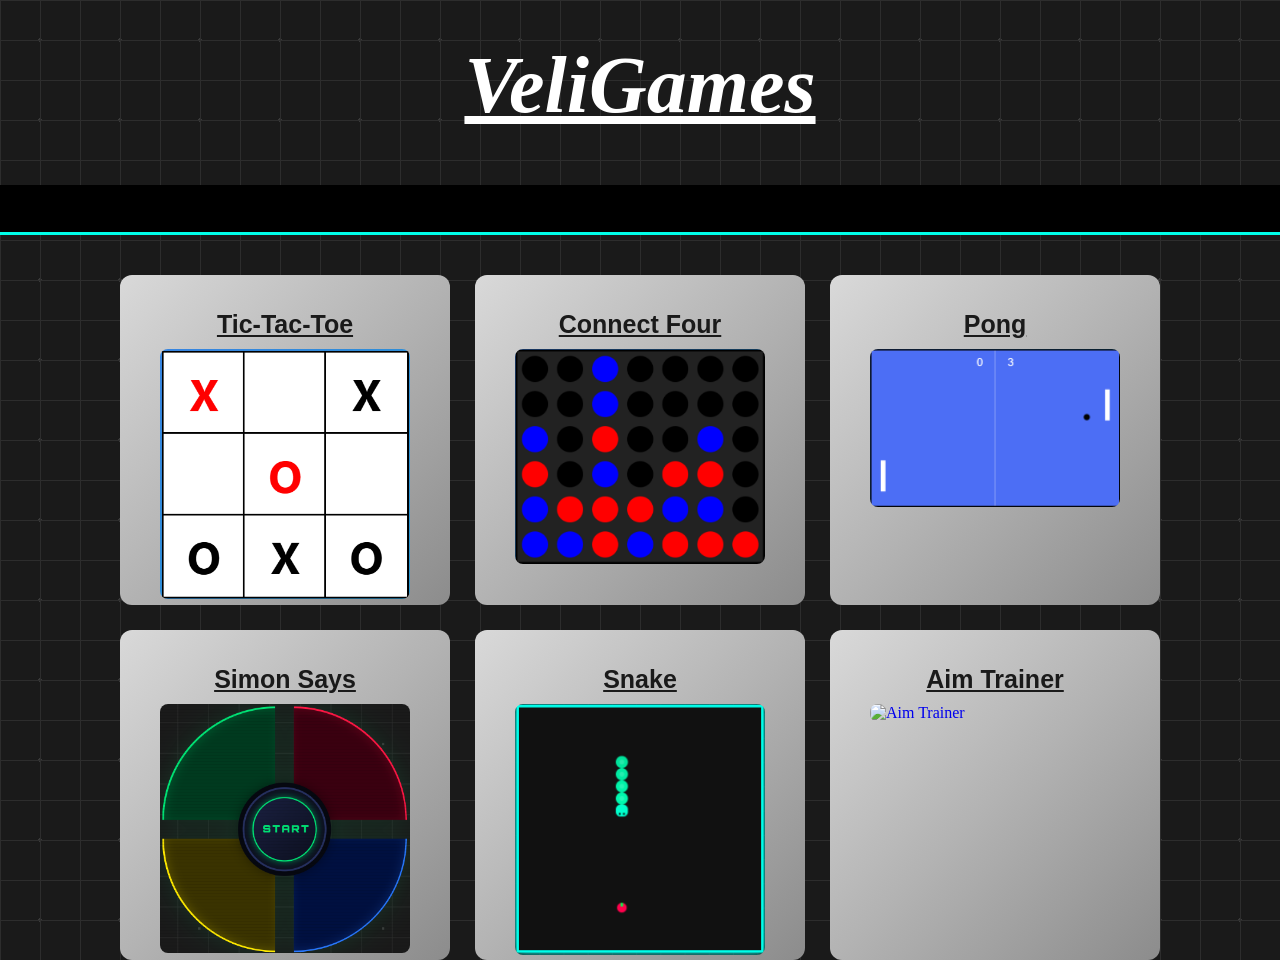
==== index.html @ 0d23543f "Add files via upload" ====
<!DOCTYPE html>
<html lang="fr">
<head>
    <meta charset="UTF-8">
    <title>VeliGames</title>
<meta name="viewport" content="width=device-width, initial-scale=1.0, maximum-scale=1.0, user-scalable=no">
<meta http-equiv="Cache-Control" content="no-cache, no-store, must-revalidate" />
<meta http-equiv="Pragma" content="no-cache" />
<meta http-equiv="Expires" content="0" />
<link rel="stylesheet" href="style.css?v=10">
</head>

<body>

    <h1>VeliGames</h1>

    <!-- Bande défilante des scores -->
    <div id="scoreBar">
        <div id="scoreText">Loading scores...</div>
    </div>

    <!--Conteneur des jeux -->
    <div id="gamesContainer">

        <!-- Jeu 1 -->
        <a href="TicTacToe/TicTacToe.html" class="gameBtn">
            <h2 class="gameTitle">Tic‑Tac‑Toe</h2>
            <img src="pictures/TicTacToe.png" alt="TIC-TAC-TOE" class="gameImg">
            <span class="tooltip">
				Infinite Tic-Tac-Toe uses only three pieces per player: placing a fourth makes the first one disappear.
				The goal is to align three symbols to win each round. 
				Matches are fast and strategic, and the first player to win 5 rounds claims overall victory in the game.
            </span>
        </a>

        <!-- Jeu 2 -->
        <a href="Connect4/Connect4.html" class="gameBtn">
            <h2 class="gameTitle">Connect Four</h2>
            <img src="pictures/Connect4.png" alt="Connect Four" class="gameImg">
            <span class="tooltip">
				Connect 4 pits the player against a bot that drops its token into the gridto form a line of four.
				Each round requires smart planning and good timing.
				Matches play out quickly, and the first competitor to secure 5 victories wins to entire game.
            </span>
        </a>

        <!-- Jeu 3 -->
        <a href="Pong/Pong.html" class="gameBtn">
            <h2 class="gameTitle">Pong</h2>
            <img src="pictures/Pong.png" alt="Pong" class="gameImg">
            <span class="tooltip">
				Pong puts the player against a bot that tries to return the ball with precision.
				Each rally becomes faster, demanding sharp reflexes and control. 
				The objective is simple: score five points before the opponent. 
				The first to reach 5 goals wins the entire match.
            </span>
        </a>

        <!-- Jeu 4 -->
        <a href="SimonSays/SimonSays.html" class="gameBtn">
            <h2 class="gameTitle">Simon Says</h2>
            <img src="pictures/SimonSays.png" alt="Simon Says" class="gameImg">
            <span class="tooltip">
				Simon challenges the player with an ever‑growing sequence of lights and sounds.
				The goal is to repeat the pattern perfectly to advance to the next round.
				There is no bot here : only your memory, focus, and sense of rhythm determine how far you can progress through the game.
			</span>
        </a>

        <!-- Jeu 5 -->
        <a href="Snake/Snake.html" class="gameBtn">
            <h2 class="gameTitle">Snake</h2>
            <img src="pictures/Snake.png" alt="Snake" class="gameImg">
            <span class="tooltip">
				Snake challenges the player to guide a growing serpent that lengthens with every apple eaten.
				The difficulty rises as space becomes tighter, demanding precision and anticipation.
				The goal is simple: survive as long as possible by controlling the snake’s movement and avoiding any collision.
			</span>
        </a>

        
        <a href="AimTrainer/AimTrainer.html" class="gameBtn">
            <h2 class="gameTitle">Aim Trainer</h2>
            <img src="pictures/AimTrainer.png" alt="Aim Trainer" class="gameImg">
            <span class="tooltip">Strategic.</span>
        </a>
		

    </div>

    <script>
        function loadScores() {

            const TicTacToe = localStorage.getItem("wins_TicTacToe") || 0;
            const connect4 = localStorage.getItem("wins_connect4") || 0;
            const pong = localStorage.getItem("wins_pong") || 0;
            const SimonSays = localStorage.getItem("wins_SimonSays") || 0;
            const Snake = localStorage.getItem("wins_Snake") || 0;
            const AimTrainer = localStorage.getItem("wins_AimTrainer") || 0;


            const baseText =
                `<span>Tic-Tac-Toe: ${TicTacToe} wins</span>` +
                `<span>Connect Four: ${connect4} wins</span>` +
                `<span>Pong: ${pong} wins</span>`+
                `<span>Simon Says: ${SimonSays} levels</span>` +
                `<span>Aim Trainer: ${AimTrainer} levels</span>` +
                `<span>Snake: ${Snake} score</span>`;


		document.getElementById("scoreText").innerHTML = baseText + baseText;        }
	
        loadScores();
    </script>
	<script>
	function resetAllScores() {
		localStorage.removeItem("wins_TicTacToe");
		localStorage.removeItem("wins_connect4");
		localStorage.removeItem("wins_pong");
		localStorage.removeItem("wins_SimonSays");
		localStorage.removeItem("wins_AimTrainer");
		localStorage.removeItem("wins_Snake");

		loadScores(); // recharge la bande défilante
	}
	</script>


</body>
</html>
---- style.css ----
/* Style général */
body {
    height: 100%;
    margin: 0;
    padding: 0;
    font-family: Times New Roman, Helvetica, sans-serif;
    color: #fff;

    background-color: #1a1a1a;
    background-image:
        linear-gradient(#2d2d2d 1px, transparent 1px),
        linear-gradient(90deg, #2d2d2d 1px, transparent 1px),
        radial-gradient(circle, #3a3a3a 2px, transparent 2px);
    background-size: 40px 40px, 40px 40px, 80px 80px;

    animation: pixelMove 12s linear infinite;
}

@keyframes pixelMove {
    0% { background-position: 0 0, 0 0, 0 0; }
    50% { background-position: 40px 40px, 40px 40px, 80px 80px; }
    100% { background-position: 0 0, 0 0, 0 0; }
}


/* Titre principal */
h1 {
    text-align: center;
    margin-top: 40px;
    color: #FFFFFF;
    font-style: italic;
	font-size: 80px;
    text-decoration: underline;
}

/* Conteneur des jeux (3 par ligne) */
#gamesContainer {
    display: grid;
    grid-template-columns: repeat(3, auto);
    justify-content: center; /* centre les 3 cases */
    gap: 25px;
    margin-top: 40px;
}

/* --- STYLE UNIQUE POUR CHAQUE CASE DE JEU --- */
.gameBtn {
    display: flex;
    flex-direction: column;
    align-items: center;
    justify-content: flex-start;

    width: 300px;
    height: 300px;
    padding: 15px;

	
	background: linear-gradient(135deg, #d9d9d9, #b3b3b3, #8c8c8c);
    border-radius: 12px;
    text-decoration: none;
    position: relative;

    transition: transform 0.2s, background 0.2s;
    overflow: hidden;
}

/* Effet hover */
.gameBtn:hover {
    background: #222;
    transform: scale(1.05);
}

/* Titre du jeu (toujours visible) */
.gameTitle {
    font-family: 'Montserrat', Script, sans-serif;
    font-size: 25px;
    font-weight: 700;
    text-decoration: underline;
	color: #1a1a1a;    
	margin-bottom: 10px;
	text-align: center;
    pointer-events: none;
}
.gameBtn:hover .gameTitle {
    color: white;
    transition: 0.2s;
}

/* Image du jeu */
.gameImg {
    width: 250px;
    height: auto;
    border-radius: 8px;
    transition: opacity 0.3s ease;

    display: block;
    margin-left: auto;
    margin-right: auto;
}


/* Description (invisible au départ) */
.tooltip {
    position: absolute;
    top: 55%;
    left: 50%;
    transform: translate(-50%, -50%);

    width: 90%;
    text-align: justify;
    line-height: 1.3;

    opacity: 0;
    visibility: hidden;

    color: white;
    font-size: 18px;
    transition: opacity 0.3s ease, visibility 0.3s ease;
}

/* Au survol : cacher l’image, montrer la description */
.gameBtn:hover .gameImg {
    opacity: 0;
}

.gameBtn:hover .tooltip {
    opacity: 1;
    visibility: visible;
}

#scoreBar {
    width: 100%;
    background: black;
    color: #00ffea;
    font-size: 24px;
    font-weight: bold;
    padding: 10px 0;
    overflow: hidden;
    white-space: nowrap;
    border-bottom: 3px solid #00ffea;
    margin-top: 20px;
}

#scoreText {
    display: inline-block;
    padding-left: 100%;
    animation: scrollBar 25s linear infinite;
}
#scoreText span{
    padding: 0 100px; /* espace entre chaque jeu */

}

@keyframes scrollBar {
    from { transform: translateX(0); }
    to { transform: translateX(-50%); }
}


@media (max-width: 600px) {

    /* 1 seule colonne */
    #gamesContainer {
        grid-template-columns: 1fr !important;
        gap: 20px;
        margin-top: 20px;
    }

    /* Case de jeu adaptée */
    .gameBtn {
        width: 90% !important;
        height: auto !important;
        margin: 0 auto;
        padding: 10px;
    }

    /* Image plus petite */
    .gameImg {
        width: 70% !important;
    }

    /* Titre plus petit */
    .gameTitle {
        font-size: 20px;
    }

    /* Description plus petite */
    .tooltip {
        font-size: 14px;
    }
}

@media (max-width: 600px) {
    h1 {
        font-size: 45px;   /* Ajuste ici la taille que tu veux */
        margin-top: 20px;
    }
}
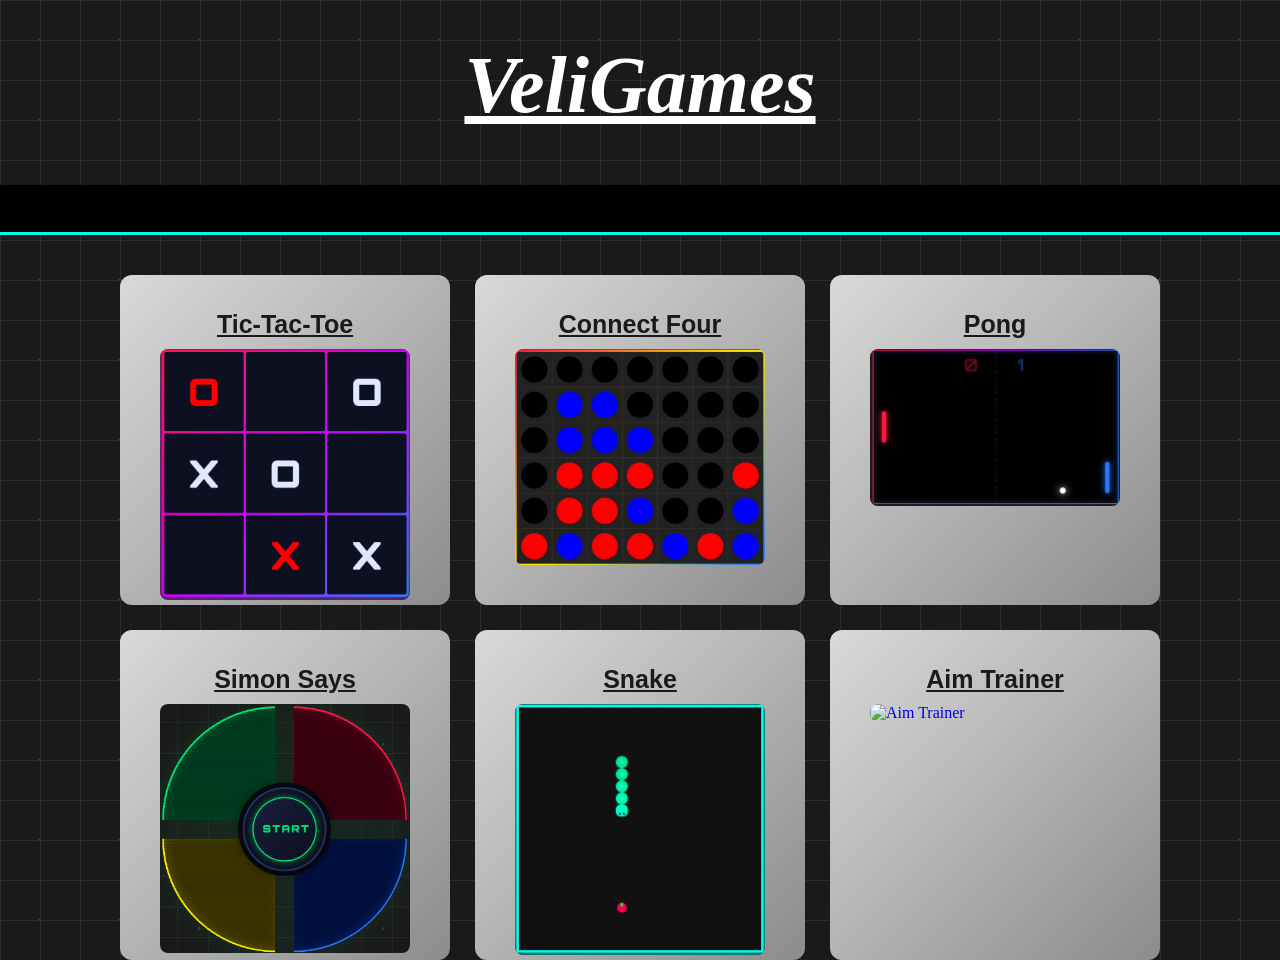
==== commit 1d5c0ff7: "Add files via upload" ====
--- a/index.html
+++ b/index.html
@@ -88,42 +88,52 @@
 
     </div>
 
-    <script>
-        function loadScores() {
+<script>
+    function loadScores() {
 
-            const TicTacToe = localStorage.getItem("wins_TicTacToe") || 0;
-            const connect4 = localStorage.getItem("wins_connect4") || 0;
-            const pong = localStorage.getItem("wins_pong") || 0;
-            const SimonSays = localStorage.getItem("wins_SimonSays") || 0;
-            const Snake = localStorage.getItem("wins_Snake") || 0;
-            const AimTrainer = localStorage.getItem("wins_AimTrainer") || 0;
+        const TicTacToe = localStorage.getItem("wins_TicTacToe") || 0;
+        const connect4 = localStorage.getItem("wins_connect4") || 0;
+        const pong = localStorage.getItem("wins_pong") || 0;
+        const SimonSays = localStorage.getItem("wins_SimonSays") || 0;
+        const Snake = localStorage.getItem("wins_Snake") || 0;
+        const AimTrainer = localStorage.getItem("wins_AimTrainer") || 0;
 
+        const baseText =
+            `<span>Tic-Tac-Toe: ${TicTacToe} wins</span>` +
+            `<span>Connect Four: ${connect4} wins</span>` +
+            `<span>Pong: ${pong} wins</span>`+
+            `<span>Simon Says: ${SimonSays} levels</span>` +
+            `<span>Aim Trainer: ${AimTrainer} score</span>` +
+            `<span>Snake: ${Snake} score</span>`;
 
-            const baseText =
-                `<span>Tic-Tac-Toe: ${TicTacToe} wins</span>` +
-                `<span>Connect Four: ${connect4} wins</span>` +
-                `<span>Pong: ${pong} wins</span>`+
-                `<span>Simon Says: ${SimonSays} levels</span>` +
-                `<span>Aim Trainer: ${AimTrainer} levels</span>` +
-                `<span>Snake: ${Snake} score</span>`;
+        document.getElementById("scoreText").innerHTML = baseText + baseText;
+    }
 
+    loadScores();
+</script>
 
-		document.getElementById("scoreText").innerHTML = baseText + baseText;        }
-	
+<script>
+    function resetAllScores() {
+        localStorage.removeItem("wins_TicTacToe");
+        localStorage.removeItem("wins_connect4");
+        localStorage.removeItem("wins_pong");
+        localStorage.removeItem("wins_SimonSays");
+        localStorage.removeItem("wins_AimTrainer");
+        localStorage.removeItem("wins_Snake");
+		localStorage.resetItem("aimTrainerBestScore");
+		localStorage.resetItem("bestSnakeScore");
+
         loadScores();
-    </script>
-	<script>
-	function resetAllScores() {
-		localStorage.removeItem("wins_TicTacToe");
-		localStorage.removeItem("wins_connect4");
-		localStorage.removeItem("wins_pong");
-		localStorage.removeItem("wins_SimonSays");
-		localStorage.removeItem("wins_AimTrainer");
-		localStorage.removeItem("wins_Snake");
+    }
 
-		loadScores(); // recharge la bande défilante
-	}
-	</script>
+    // RESET AVEC LA TOUCHE £
+    document.addEventListener("keydown", (e) => {
+        if (e.key === "£") {
+            resetAllScores();
+            console.log("Tous les scores ont été réinitialisés !");
+        }
+    });
+</script>
 
 
 </body>
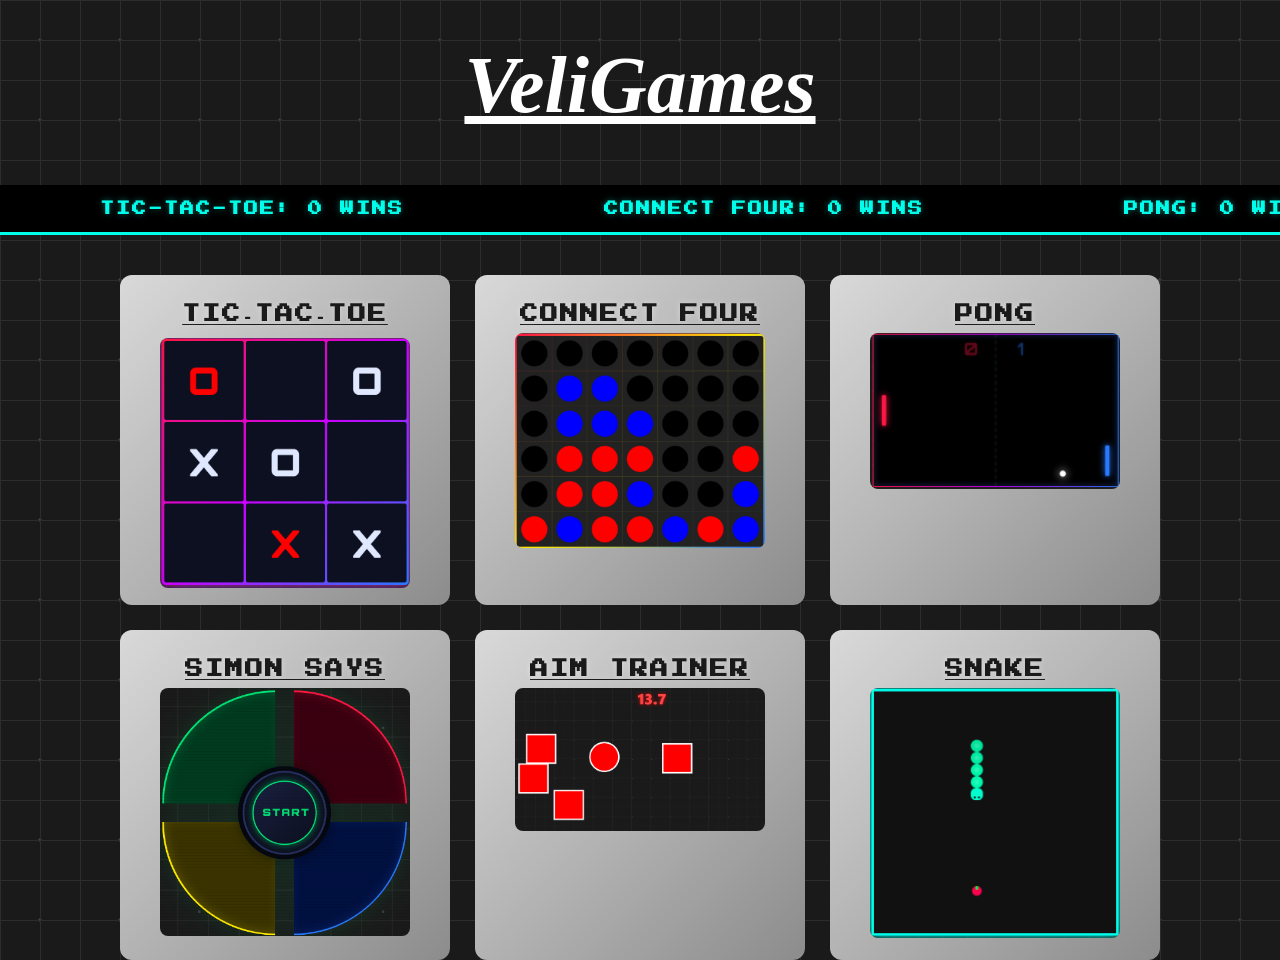
==== commit 79ffe969: "Add files via upload" ====
--- a/index.html
+++ b/index.html
@@ -7,7 +7,9 @@
 <meta http-equiv="Cache-Control" content="no-cache, no-store, must-revalidate" />
 <meta http-equiv="Pragma" content="no-cache" />
 <meta http-equiv="Expires" content="0" />
-<link rel="stylesheet" href="style.css?v=10">
+<link rel="stylesheet" href="style.css">
+<link href="https://fonts.googleapis.com/css2?family=Press+Start+2P&display=swap" rel="stylesheet">
+
 </head>
 
 <body>
@@ -52,7 +54,7 @@
 				Pong puts the player against a bot that tries to return the ball with precision.
 				Each rally becomes faster, demanding sharp reflexes and control. 
 				The objective is simple: score five points before the opponent. 
-				The first to reach 5 goals wins the entire match.
+				The first to reach 3 goals wins the entire match.
             </span>
         </a>
 
@@ -66,8 +68,20 @@
 				There is no bot here : only your memory, focus, and sense of rhythm determine how far you can progress through the game.
 			</span>
         </a>
+		
+		
+        <!-- Jeu 5 -->
+		<a href="AimTrainer/AimTrainer.html" class="gameBtn">
+            <h2 class="gameTitle">Aim Trainer</h2>
+            <img src="pictures/AimTrainer.png" alt="Aim Trainer" class="gameImg">
+            <span class="tooltip">
+				The Aim Trainer challenges the player to click the red circle as quickly as possible while avoiding the red square, which costs valuable time.
+				Each round demands precision and fast reflexes.
+				Targets appear rapidly, and only accurate aim allows you to chain points and dominate the game.
+			</span>
+        </a>
 
-        <!-- Jeu 5 -->
+        <!-- Jeu 6 -->
         <a href="Snake/Snake.html" class="gameBtn">
             <h2 class="gameTitle">Snake</h2>
             <img src="pictures/Snake.png" alt="Snake" class="gameImg">
@@ -77,14 +91,7 @@
 				The goal is simple: survive as long as possible by controlling the snake’s movement and avoiding any collision.
 			</span>
         </a>
-
-        
-        <a href="AimTrainer/AimTrainer.html" class="gameBtn">
-            <h2 class="gameTitle">Aim Trainer</h2>
-            <img src="pictures/AimTrainer.png" alt="Aim Trainer" class="gameImg">
-            <span class="tooltip">Strategic.</span>
-        </a>
-		
+	
 
     </div>
 
@@ -106,8 +113,8 @@
             `<span>Aim Trainer: ${AimTrainer} score</span>` +
             `<span>Snake: ${Snake} score</span>`;
 
-        document.getElementById("scoreText").innerHTML = baseText + baseText;
-    }
+		document.getElementById("scoreText").innerHTML = baseText + baseText;
+		}
 
     loadScores();
 </script>
@@ -120,8 +127,8 @@
         localStorage.removeItem("wins_SimonSays");
         localStorage.removeItem("wins_AimTrainer");
         localStorage.removeItem("wins_Snake");
-		localStorage.resetItem("aimTrainerBestScore");
-		localStorage.resetItem("bestSnakeScore");
+		localStorage.setItem("aimTrainerBestScore", 0);
+		localStorage.setItem("bestSnakeScore", 0);
 
         loadScores();
     }
--- a/style.css
+++ b/style.css
@@ -140,19 +140,44 @@
     margin-top: 20px;
 }
 
+/* 🎮 STYLE RÉTRO GAMING POUR LA BANDE DE SCORE */
 #scoreText {
-    display: inline-block;
-    padding-left: 100%;
+    font-family: 'Press Start 2P', monospace !important;
+    font-size: 14px;
+    letter-spacing: 2px;
+    text-transform: uppercase;
+    text-shadow: 0 0 6px rgba(0,255,234,0.4);
+	display: inline-block;
     animation: scrollBar 25s linear infinite;
 }
-#scoreText span{
-    padding: 0 100px; /* espace entre chaque jeu */
-
-}
+
+#scoreText span {
+    padding: 0 100px;
+}
+
 
 @keyframes scrollBar {
     from { transform: translateX(0); }
-    to { transform: translateX(-50%); }
+    to { transform: translateX(-50%); } /* car texte doublé */
+}
+
+/* 🎮 STYLE RÉTRO GAMING POUR LES TITRES */
+.gameTitle {
+    font-family: 'Press Start 2P', monospace !important;
+    font-size: 18px;
+    letter-spacing: 2px;
+    text-transform: uppercase;
+    color: #1a1a1a;
+    text-shadow: 0 0 6px rgba(255,255,255,0.4);
+}
+
+/* Sur hover : rétro + néon */
+.gameBtn:hover .gameTitle {
+    color: #00ffea;
+    text-shadow:
+        0 0 6px #00ffea,
+        0 0 12px #00ffea,
+        0 0 20px #00ffea;
 }
 
 
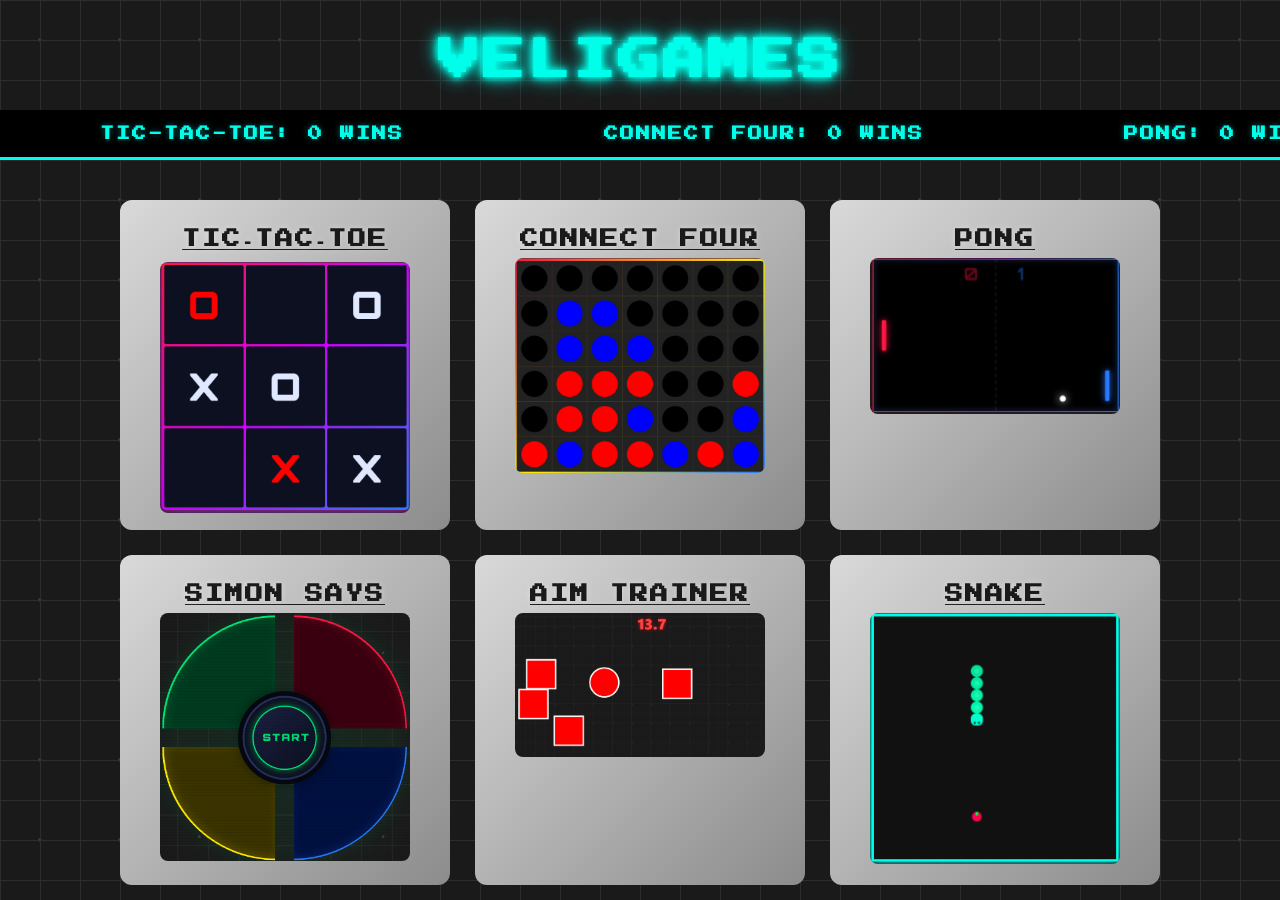
==== commit e825ef66: "Add files via upload" ====
--- a/index.html
+++ b/index.html
@@ -95,53 +95,7 @@
 
     </div>
 
-<script>
-    function loadScores() {
-
-        const TicTacToe = localStorage.getItem("wins_TicTacToe") || 0;
-        const connect4 = localStorage.getItem("wins_connect4") || 0;
-        const pong = localStorage.getItem("wins_pong") || 0;
-        const SimonSays = localStorage.getItem("wins_SimonSays") || 0;
-        const Snake = localStorage.getItem("wins_Snake") || 0;
-        const AimTrainer = localStorage.getItem("wins_AimTrainer") || 0;
-
-        const baseText =
-            `<span>Tic-Tac-Toe: ${TicTacToe} wins</span>` +
-            `<span>Connect Four: ${connect4} wins</span>` +
-            `<span>Pong: ${pong} wins</span>`+
-            `<span>Simon Says: ${SimonSays} levels</span>` +
-            `<span>Aim Trainer: ${AimTrainer} score</span>` +
-            `<span>Snake: ${Snake} score</span>`;
-
-		document.getElementById("scoreText").innerHTML = baseText + baseText;
-		}
-
-    loadScores();
-</script>
-
-<script>
-    function resetAllScores() {
-        localStorage.removeItem("wins_TicTacToe");
-        localStorage.removeItem("wins_connect4");
-        localStorage.removeItem("wins_pong");
-        localStorage.removeItem("wins_SimonSays");
-        localStorage.removeItem("wins_AimTrainer");
-        localStorage.removeItem("wins_Snake");
-		localStorage.setItem("aimTrainerBestScore", 0);
-		localStorage.setItem("bestSnakeScore", 0);
-
-        loadScores();
-    }
-
-    // RESET AVEC LA TOUCHE £
-    document.addEventListener("keydown", (e) => {
-        if (e.key === "£") {
-            resetAllScores();
-            console.log("Tous les scores ont été réinitialisés !");
-        }
-    });
-</script>
-
+<script src="script.js"></script>
 
 </body>
 </html>
--- a/style.css
+++ b/style.css
@@ -23,14 +23,22 @@
 }
 
 
-/* Titre principal */
+/* 🎮 STYLE RÉTRO GAMING POUR LE TITRE PRINCIPAL */
 h1 {
-    text-align: center;
+    font-family: 'Press Start 2P', monospace !important;
+    font-size: 42px;
+    letter-spacing: 3px;
+    text-transform: uppercase;
+    color: #00ffea;
     margin-top: 40px;
-    color: #FFFFFF;
-    font-style: italic;
-	font-size: 80px;
-    text-decoration: underline;
+    text-decoration: none;
+	    text-align: center;
+
+
+    text-shadow:
+        0 0 6px #00ffea,
+        0 0 12px #00ffea,
+        0 0 20px #00ffea;
 }
 
 /* Conteneur des jeux (3 par ligne) */
@@ -216,8 +224,11 @@
 
 @media (max-width: 600px) {
     h1 {
-        font-size: 45px;   /* Ajuste ici la taille que tu veux */
         margin-top: 20px;
-    }
-}
-
+        font-size: 28px;
+        margin-top: 20px;
+        letter-spacing: 2px;
+    }
+    }
+}
+
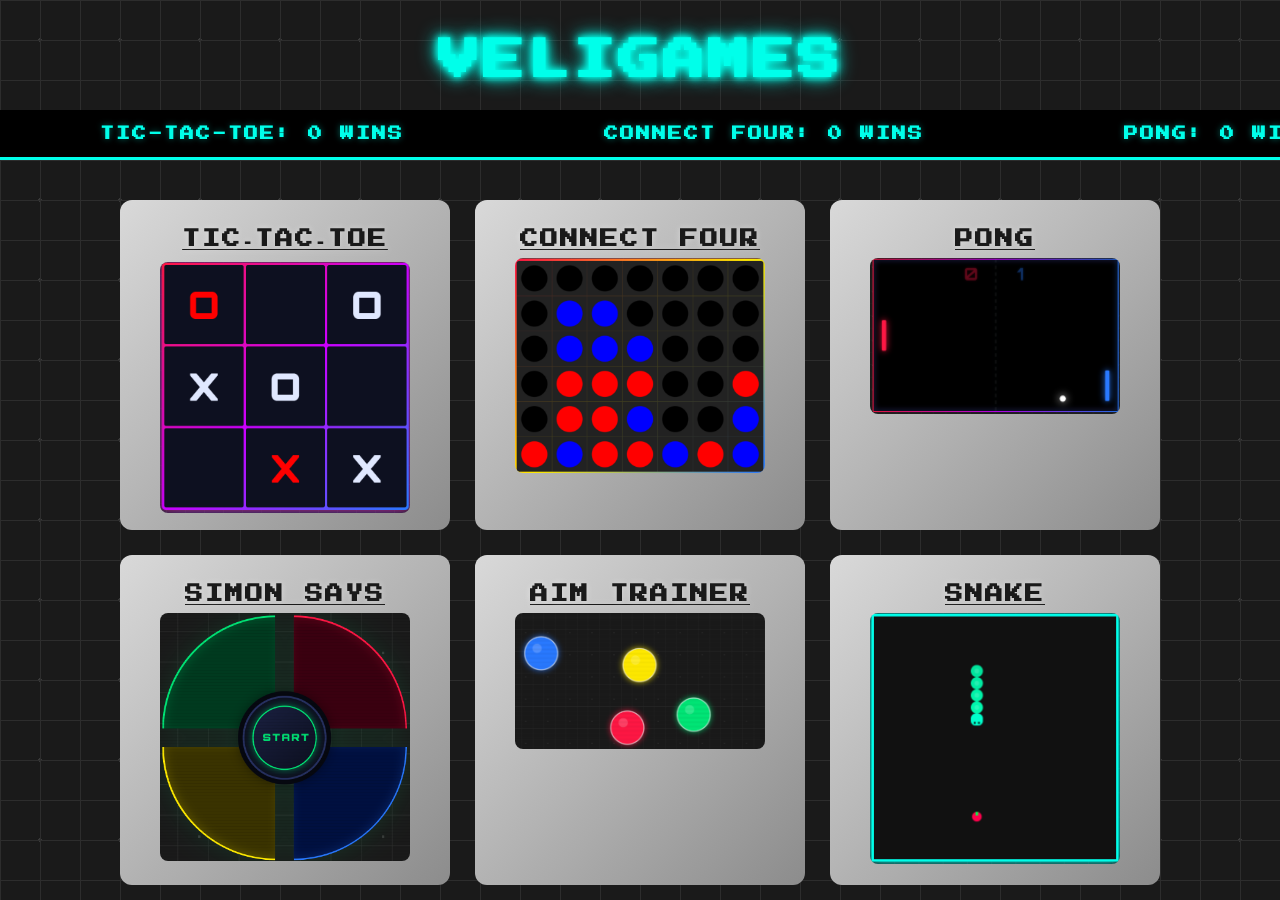
==== commit 948cd286: "Add files via upload" ====
--- a/index.html
+++ b/index.html
@@ -29,7 +29,7 @@
             <h2 class="gameTitle">Tic‑Tac‑Toe</h2>
             <img src="pictures/TicTacToe.png" alt="TIC-TAC-TOE" class="gameImg">
             <span class="tooltip">
-				Infinite Tic-Tac-Toe uses only three pieces per player: placing a fourth makes the first one disappear.
+				Infinite Tic-Tac-Toe uses only three pieces per player: placing a fourth makes the first one (red) disappear.
 				The goal is to align three symbols to win each round. 
 				Matches are fast and strategic, and the first player to win 5 rounds claims overall victory in the game.
             </span>
